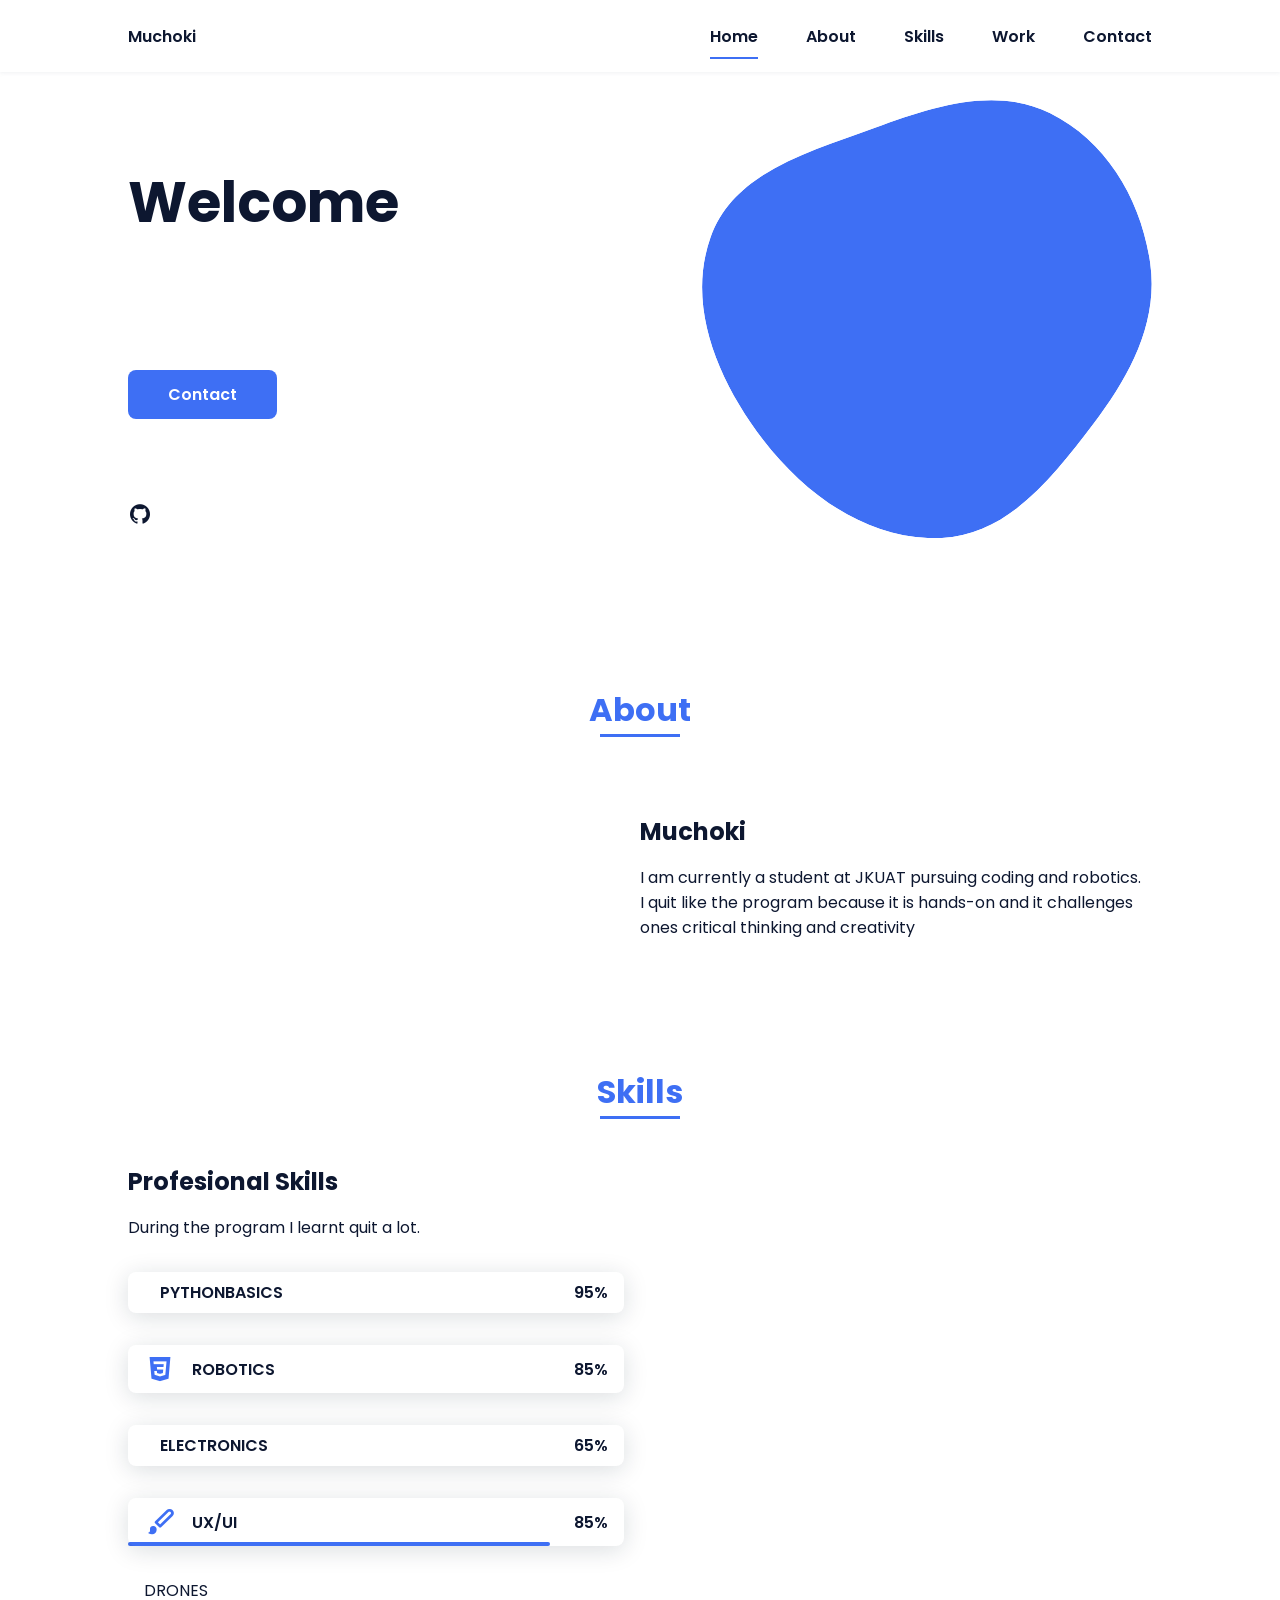
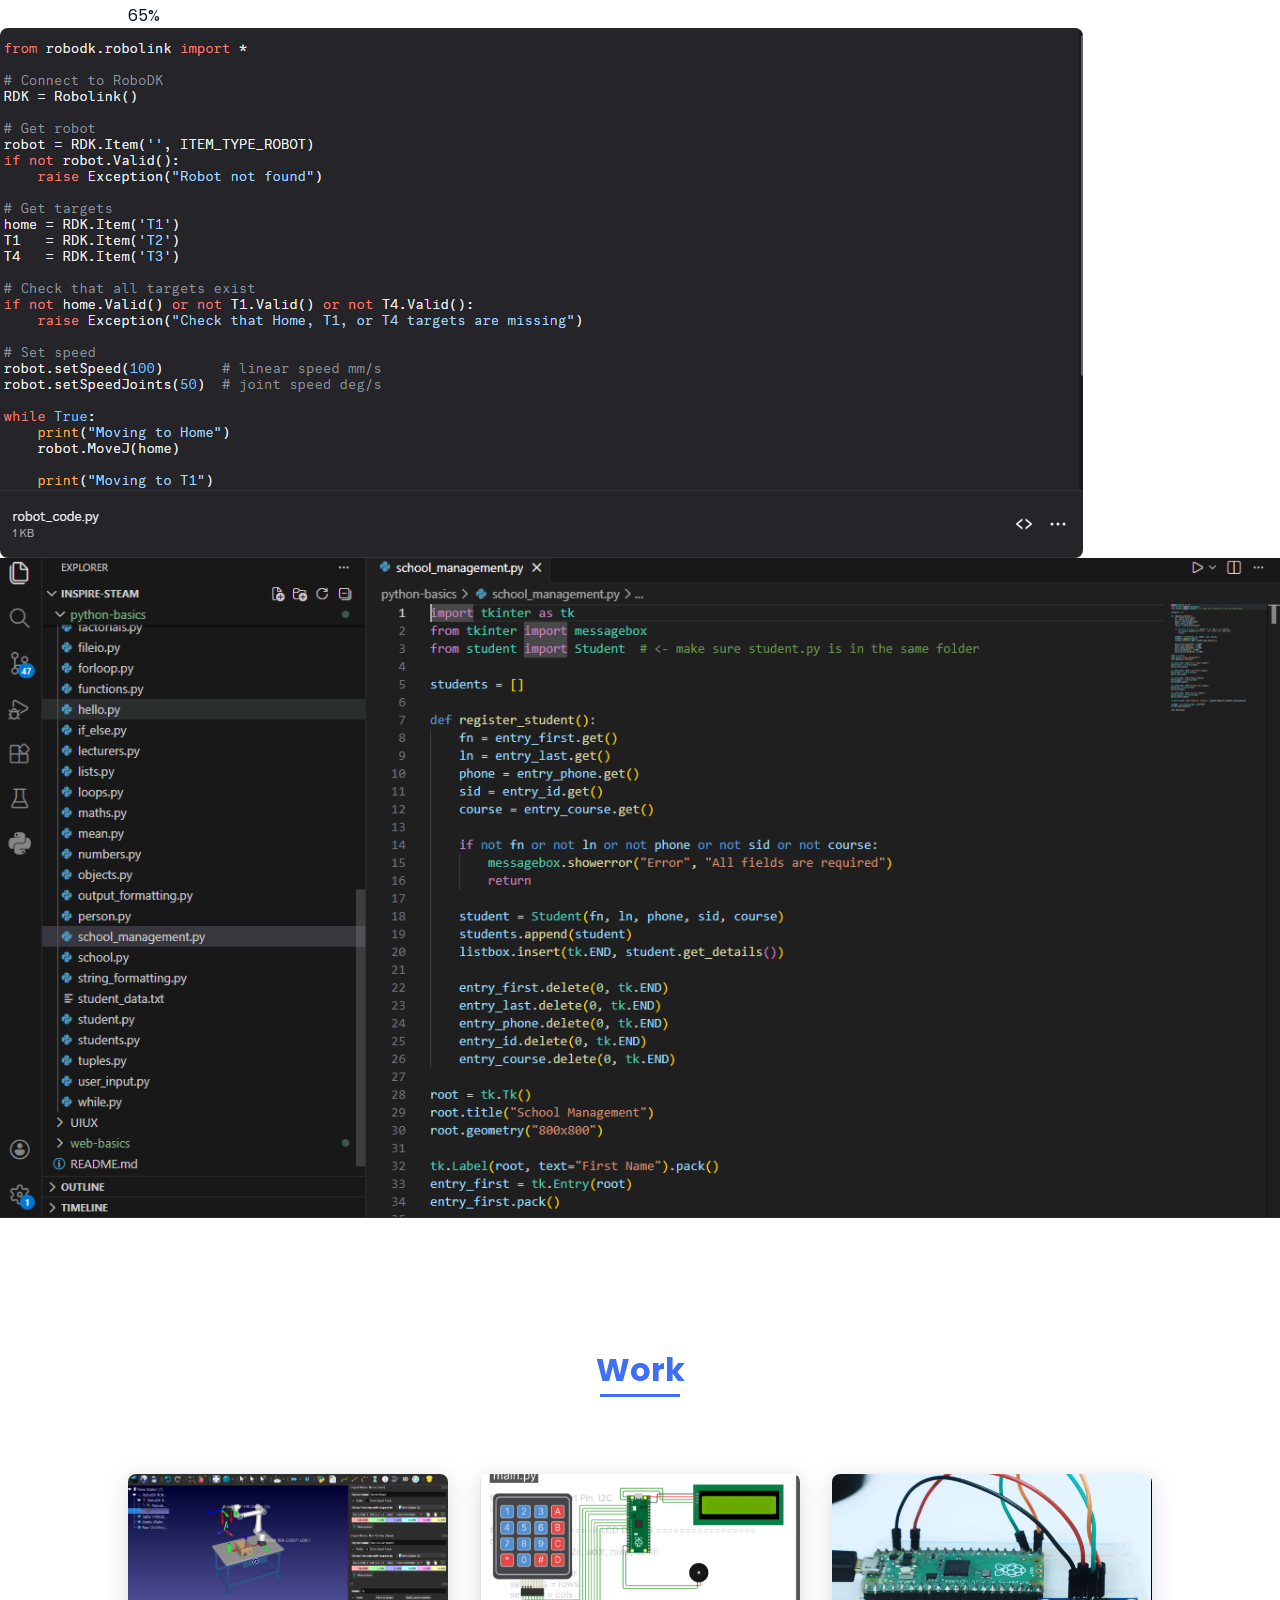
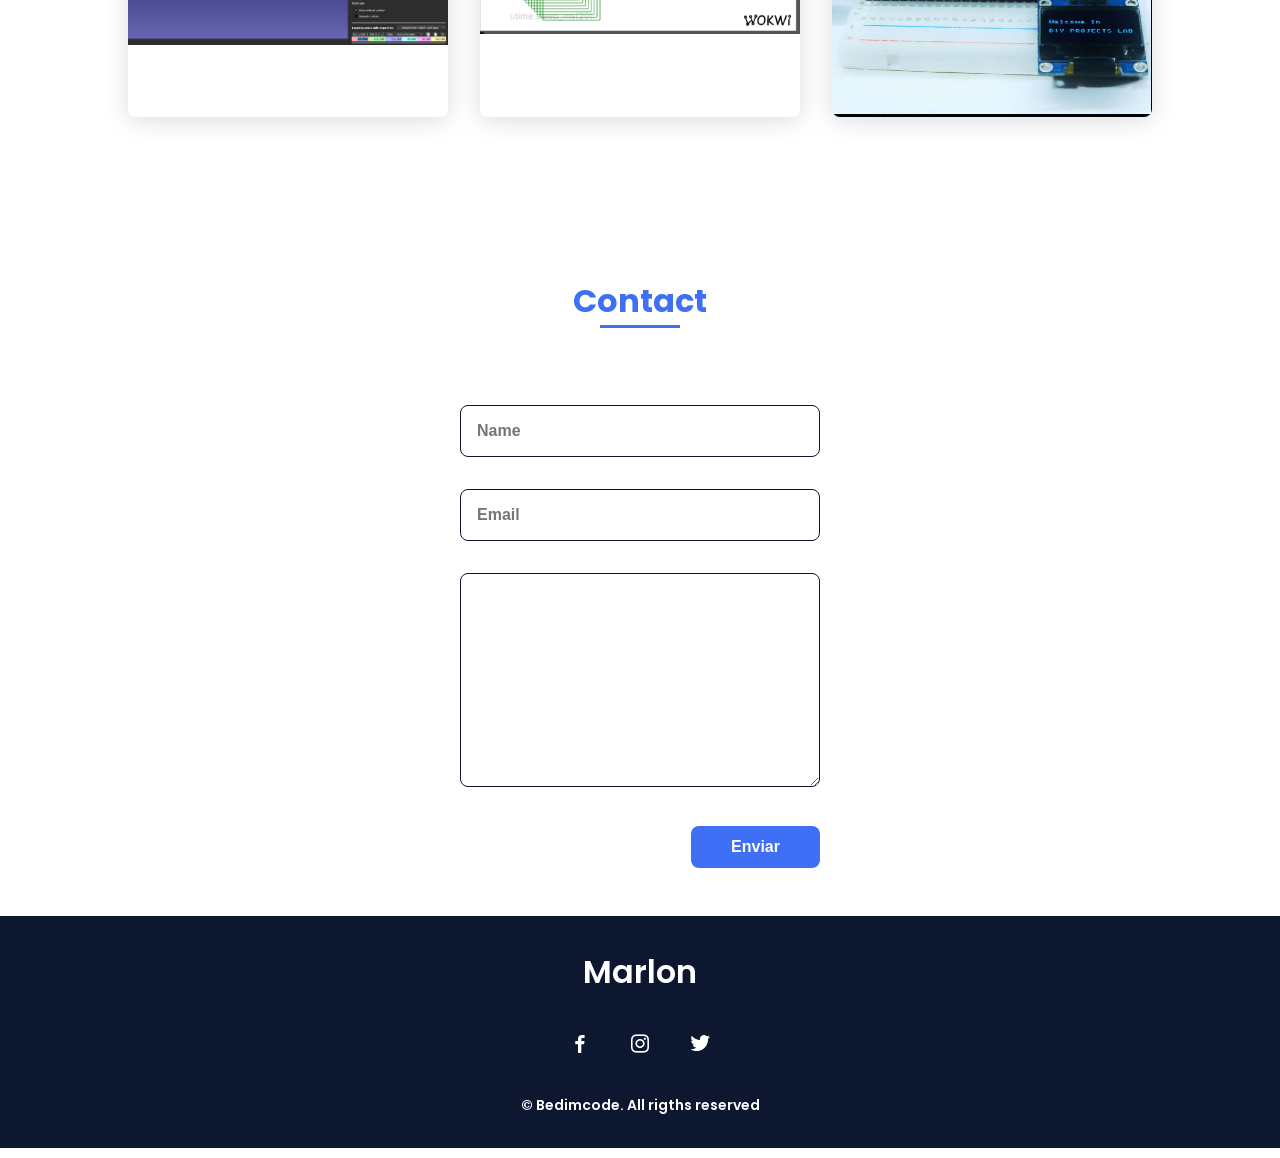
==== website/index.html @ 2e216aa0 "first commit" ====
<!DOCTYPE html>
<html lang="en">
    <head>
        <meta charset="UTF-8">
        <meta name="viewport" content="width=device-width, initial-scale=1.0">

        <link rel="stylesheet" href="./assets/css/styles.css">

        <!-- =====BOX ICONS===== -->
        <link href='https://cdn.jsdelivr.net/npm/boxicons@2.0.5/css/boxicons.min.css' rel='stylesheet'>

        <title>Portfolio website complete</title>
    </head>
    <body>
        <!--===== HEADER =====-->
        <header class="l-header">
            <nav class="nav bd-grid">
                <div>
                    <a href="#" class="nav__logo">Muchoki</a>
                </div>

                <div class="nav__menu" id="nav-menu">
                    <ul class="nav__list">
                        <li class="nav__item"><a href="#home" class="nav__link active-link">Home</a></li>
                        <li class="nav__item"><a href="#about" class="nav__link">About</a></li>
                        <li class="nav__item"><a href="#skills" class="nav__link">Skills</a></li>
                        <li class="nav__item"><a href="#work" class="nav__link">Work</a></li>
                        <li class="nav__item"><a href="#contact" class="nav__link">Contact</a></li>
                    </ul>
                </div>

                <div class="nav__toggle" id="nav-toggle">
                    <i class='bx bx-menu'></i>
                </div>
            </nav>
        </header>

        <main class="l-main">
            <!--===== HOME =====-->
            <section class="home bd-grid" id="home">
                <div class="home__data">
                    <h1 class="home__title">Welcome <br><br></h1>

                    <a href="#" class="button">Contact</a>
                </div>

                <div class="home__social">
                    
                    <a href="" class="home__social-icon"><i class='bx bxl-github' ></i></a>
                </div>

                <div class="home__img">
                    <svg class="home__blob" viewBox="0 0 479 467" xmlns="http://www.w3.org/2000/svg" xmlns:xlink="http://www.w3.org/1999/xlink">
                        <mask id="mask0" mask-type="alpha">
                            <path d="M9.19024 145.964C34.0253 76.5814 114.865 54.7299 184.111 29.4823C245.804 6.98884 311.86 -14.9503 370.735 14.143C431.207 44.026 467.948 107.508 477.191 174.311C485.897 237.229 454.931 294.377 416.506 344.954C373.74 401.245 326.068 462.801 255.442 466.189C179.416 469.835 111.552 422.137 65.1576 361.805C17.4835 299.81 -17.1617 219.583 9.19024 145.964Z"/>
                        </mask>
                        <g mask="url(#mask0)">
                            <path d="M9.19024 145.964C34.0253 76.5814 114.865 54.7299 184.111 29.4823C245.804 6.98884 311.86 -14.9503 370.735 14.143C431.207 44.026 467.948 107.508 477.191 174.311C485.897 237.229 454.931 294.377 416.506 344.954C373.74 401.245 326.068 462.801 255.442 466.189C179.416 469.835 111.552 422.137 65.1576 361.805C17.4835 299.81 -17.1617 219.583 9.19024 145.964Z"/>
                            <image class="home__blob-img" x="50" y="60" href="assets/img/perfil.png"/>
                        </g>
                    </svg>
                </div>
            </section>

            <!--===== ABOUT =====-->
            <section class="about section " id="about">
                <h2 class="section-title">About</h2>

                <div class="about__container bd-grid">
                    <div class="about__img">
                        <img src="assets/img/about.jpg" alt="">
                    </div>
                    
                    <div>
                        <h2 class="about__subtitle">Muchoki</h2>
                        <p class="about__text">I am currently a student at JKUAT pursuing coding and robotics. <br> I quit like the program because it is hands-on and it challenges ones critical thinking and creativity </p>           
                    </div>                                   
                </div>
            </section>

            <!--===== SKILLS =====-->
            <section class="skills section" id="skills">
                <h2 class="section-title">Skills</h2>

                <div class="skills__container bd-grid">          
                    <div>
                        <h2 class="skills__subtitle">Profesional Skills</h2>
                        <p class="skills__text">During the program I learnt quit a lot.</p>
                        <div class="skills__data">
                            <div class="skills__names">
                                <i class='bx bxl-pythonbasics skills__icon'></i>
                                <span class="skills__name">PYTHONBASICS</span>
                            </div>
                            <div class="skills__bar skills__pythonbasics">

                            </div>
                            <div>
                                <span class="skills__percentage">95%</span>
                            </div>
                        </div>
                        <div class="skills__data">
                            <div class="skills__names">
                                <i class='bx bxl-css3 skills__icon'></i>
                                <span class="skills__name">ROBOTICS</span>
                            </div>
                            <div class="skills__bar skills__robotics">
                                
                            </div>
                            <div>
                                <span class="skills__percentage">85%</span>
                            </div>
                        </div>
                        <div class="skills__data">
                            <div class="skills__names">
                                <i class='bx bxl-electronics skills__icon' ></i>
                                <span class="skills__name">ELECTRONICS</span>
                            </div>
                            <div class="skills__bar skills__electronics">
                                
                            </div>
                            <div>
                                <span class="skills__percentage">65%</span>
                            </div>
                        </div>
                        <div class="skills__data">
                            <div class="skills__names">
                                <i class='bx bxs-paint skills__icon'></i>
                                <span class="skills__name">UX/UI</span>
                            </div>
                            <div class="skills__bar skills__ux">
                                
                            </div>
                            <div>
                                <span class="skills__percentage">85%</span>
                            </div>
                        </div>
                         <div class="skills__names">
                                <i class='bx bxl-drones skills__icon' ></i>
                                <span class="skills__name">DRONES</span>
                            </div>
                            <div class="skills__bar skills__drones">
                                
                            </div>
                            <div>
                                <span class="skills__percentage">65%</span>
                            </div>
                        </div>
                    </div>
                    
                    <div>              
                        <img src="./assets/img/robotics code.png" alt="" class="skills__img">
                        <img src="./assets/img/python.png" alt="">
                        
                    </div>
                </div>
            </section>

            <!--===== WORK =====-->
            <section class="work section" id="work">
                <h2 class="section-title">Work</h2>

                <div class="work__container bd-grid">
                    <a href="" class="work__img">
                        <img src="./assets/img/robotics.png" alt="">
                    </a>
                    <a href="" class="work__img">
                        <img src="./assets/img/Screenshot-wokwi.png" alt="">
                    </a>
                    <a href="" class="work__img">
                        <img src="./assets/img/work.png" alt="">
                    </a>
                    <a href="" class="work__img">
                        <img src="./assets/img/" alt="">
                    </a>
                    <a href="" class="work__img">
                        <img src="assets/img/work5.jpg" alt="">
                    </a>
                    <a href="" class="work__img">
                        <img src="assets/img/work6.jpg" alt="">
                    </a>
                </div>
            </section>

            <!--===== CONTACT =====-->
            <section class="contact section" id="contact">
                <h2 class="section-title">Contact</h2>

                <div class="contact__container bd-grid">
                    <form action="" class="contact__form">
                        <input type="text" placeholder="Name" class="contact__input">
                        <input type="mail" placeholder="Email" class="contact__input">
                        <textarea name="" id="" cols="0" rows="10" class="contact__input"></textarea>
                        <input type="button" value="Enviar" class="contact__button button">
                    </form>
                </div>
            </section>
        </main>

        <!--===== FOOTER =====-->
        <footer class="footer">
            <p class="footer__title">Marlon</p>
            <div class="footer__social">
                <a href="#" class="footer__icon"><i class='bx bxl-facebook' ></i></a>
                <a href="#" class="footer__icon"><i class='bx bxl-instagram' ></i></a>
                <a href="#" class="footer__icon"><i class='bx bxl-twitter' ></i></a>
            </div>
            <p class="footer__copy">&#169; Bedimcode. All rigths reserved</p>
        </footer>


        <!--===== SCROLL REVEAL =====-->
        <script src="https://unpkg.com/scrollreveal"></script>

        <!--===== MAIN JS =====-->
        <script src="assets/js/main.js"></script>
    </body>
</html>
---- website/assets/css/styles.css ----
/*===== GOOGLE FONTS =====*/
@import url("https://fonts.googleapis.com/css2?family=Poppins:wght@400;600;700&display=swap");
/*===== VARIABLES CSS =====*/
:root {
  --header-height: 3rem;
  --font-semi: 600;
  /*===== Colores =====*/
  /*Purple 260 - Red 355 - Blue 224 - Pink 340*/
  /* HSL color mode */
  --hue-color: 224;
  --first-color: hsl(var(--hue-color), 89%, 60%);
  --second-color: hsl(var(--hue-color), 56%, 12%);
  /*===== Fuente y tipografia =====*/
  --body-font: "Poppins", sans-serif;
  --big-font-size: 2rem;
  --h2-font-size: 1.25rem;
  --normal-font-size: .938rem;
  --smaller-font-size: .75rem;
  /*===== Margenes =====*/
  --mb-2: 1rem;
  --mb-4: 2rem;
  --mb-5: 2.5rem;
  --mb-6: 3rem;
  /*===== z index =====*/
  --z-back: -10;
  --z-fixed: 100;
}
@media screen and (min-width: 968px) {
  :root {
    --big-font-size: 3.5rem;
    --h2-font-size: 2rem;
    --normal-font-size: 1rem;
    --smaller-font-size: .875rem;
  }
}

/*===== BASE =====*/
*, ::before, ::after {
  box-sizing: border-box;
}

html {
  scroll-behavior: smooth;
}

body {
  margin: var(--header-height) 0 0 0;
  font-family: var(--body-font);
  font-size: var(--normal-font-size);
  color: var(--second-color);
}

h1, h2, p {
  margin: 0;
}

ul {
  margin: 0;
  padding: 0;
  list-style: none;
}

a {
  text-decoration: none;
}

img {
  max-width: 100%;
  height: auto;
  display: block;
}

/*===== CLASS CSS ===== */
.section-title {
  position: relative;
  font-size: var(--h2-font-size);
  color: var(--first-color);
  margin-top: var(--mb-2);
  margin-bottom: var(--mb-4);
  text-align: center;
}
.section-title::after {
  position: absolute;
  content: "";
  width: 64px;
  height: 0.18rem;
  left: 0;
  right: 0;
  margin: auto;
  top: 2rem;
  background-color: var(--first-color);
}

.section {
  padding-top: 3rem;
  padding-bottom: 2rem;
}

/*===== LAYOUT =====*/
.bd-grid {
  max-width: 1024px;
  display: grid;
  margin-left: var(--mb-2);
  margin-right: var(--mb-2);
}

.l-header {
  width: 100%;
  position: fixed;
  top: 0;
  left: 0;
  z-index: var(--z-fixed);
  background-color: #fff;
  box-shadow: 0 1px 4px rgba(146, 161, 176, 0.15);
}

/*===== NAV =====*/
.nav {
  height: var(--header-height);
  display: flex;
  justify-content: space-between;
  align-items: center;
  font-weight: var(--font-semi);
}
@media screen and (max-width: 767px) {
  .nav__menu {
    position: fixed;
    top: var(--header-height);
    right: -100%;
    width: 80%;
    height: 100%;
    padding: 2rem;
    background-color: var(--second-color);
    transition: 0.5s;
  }
}
.nav__item {
  margin-bottom: var(--mb-4);
}
.nav__link {
  position: relative;
  color: #fff;
}
.nav__link:hover {
  position: relative;
}
.nav__link:hover::after {
  position: absolute;
  content: "";
  width: 100%;
  height: 0.18rem;
  left: 0;
  top: 2rem;
  background-color: var(--first-color);
}
.nav__logo {
  color: var(--second-color);
}
.nav__toggle {
  color: var(--second-color);
  font-size: 1.5rem;
  cursor: pointer;
}

/*Active menu*/
.active-link::after {
  position: absolute;
  content: "";
  width: 100%;
  height: 0.18rem;
  left: 0;
  top: 2rem;
  background-color: var(--first-color);
}

/*=== Show menu ===*/
.show {
  right: 0;
}

/*===== HOME =====*/
.home {
  position: relative;
  row-gap: 5rem;
  padding: 4rem 0 5rem;
  
}
.home__data {
  align-self: center;
}
.home__title {
  font-size: var(--big-font-size);
  margin-bottom: var(--mb-5);
}
.home__title-color {
  color: var(--first-color);
}
.home__social {
  display: flex;
  flex-direction: column;
}
.home__social-icon {
  width: max-content;
  margin-bottom: var(--mb-2);
  font-size: 1.5rem;
  color: var(--second-color);
}
.home__social-icon:hover {
  color: var(--first-color);
}
.home__img {
  position: absolute;
  right: 0;
  bottom: 0;
  width: 260px;
}
.home__blob {
  fill: var(--first-color);
}
.home__blob-img {
  width: 360px;
}

/*BUTTONS*/
.button {
  display: inline-block;
  background-color: var(--first-color);
  color: #fff;
  padding: 0.75rem 2.5rem;
  font-weight: var(--font-semi);
  border-radius: 0.5rem;
  transition: 0.3s;
}
.button:hover {
  box-shadow: 0px 10px 36px rgba(0, 0, 0, 0.15);
}

/* ===== ABOUT =====*/
.about__container {
  row-gap: 2rem;
  text-align: center;
}
.about__subtitle {
  margin-bottom: var(--mb-2);
}
.about__img {
  justify-self: center;
}
.about__img img {
  width: 200px;
  border-radius: 0.5rem;
}

/* ===== SKILLS =====*/
.skills__container {
  row-gap: 2rem;
  text-align: center;
}
.skills__subtitle {
  margin-bottom: var(--mb-2);
}
.skills__text {
  margin-bottom: var(--mb-4);
}
.skills__data {
  display: flex;
  justify-content: space-between;
  align-items: center;
  position: relative;
  font-weight: var(--font-semi);
  padding: 0.5rem 1rem;
  margin-bottom: var(--mb-4);
  border-radius: 0.5rem;
  box-shadow: 0px 4px 25px rgba(14, 36, 49, 0.15);
}
.skills__icon {
  font-size: 2rem;
  margin-right: var(--mb-2);
  color: var(--first-color);
}
.skills__names {
  display: flex;
  align-items: center;
}
.skills__bar {
  position: absolute;
  left: 0;
  bottom: 0;
  background-color: var(--first-color);
  height: 0.25rem;
  border-radius: 0.5rem;
  z-index: var(--z-back);
}
.skills__html {
  width: 95%;
}
.skills__css {
  width: 85%;
}
.skills__js {
  width: 65%;
}
.skills__ux {
  width: 85%;
}
.skills__img {
  border-radius: 0.5rem;
}

/* ===== WORK =====*/
.work__container {
  row-gap: 2rem;
}
.work__img {
  box-shadow: 0px 4px 25px rgba(14, 36, 49, 0.15);
  border-radius: 0.5rem;
  overflow: hidden;
}
.work__img img {
  transition: 1s;
}
.work__img img:hover {
  transform: scale(1.1);
}

/* ===== CONTACT =====*/
.contact__input {
  width: 100%;
  font-size: var(--normal-font-size);
  font-weight: var(--font-semi);
  padding: 1rem;
  border-radius: 0.5rem;
  border: 1.5px solid var(--second-color);
  outline: none;
  margin-bottom: var(--mb-4);
}
.contact__button {
  display: block;
  border: none;
  outline: none;
  font-size: var(--normal-font-size);
  cursor: pointer;
  margin-left: auto;
}

/* ===== FOOTER =====*/
.footer {
  background-color: var(--second-color);
  color: #fff;
  text-align: center;
  font-weight: var(--font-semi);
  padding: 2rem 0;
}
.footer__title {
  font-size: 2rem;
  margin-bottom: var(--mb-4);
}
.footer__social {
  margin-bottom: var(--mb-4);
}
.footer__icon {
  font-size: 1.5rem;
  color: #fff;
  margin: 0 var(--mb-2);
}
.footer__copy {
  font-size: var(--smaller-font-size);
}

/* ===== MEDIA QUERIES=====*/
@media screen and (max-width: 320px) {
  .home {
    row-gap: 2rem;
  }
  .home__img {
    width: 200px;
  }
}
@media screen and (min-width: 576px) {
  .home {
    padding: 4rem 0 2rem;
  }
  .home__social {
    padding-top: 0;
    padding-bottom: 2.5rem;
    flex-direction: row;
    align-self: flex-end;
  }
  .home__social-icon {
    margin-bottom: 0;
    margin-right: var(--mb-4);
  }
  .home__img {
    width: 300px;
    bottom: 25%;
  }
  .about__container {
    grid-template-columns: repeat(2, 1fr);
    align-items: center;
    text-align: initial;
  }
  .skills__container {
    grid-template-columns: 0.7fr;
    justify-content: center;
    column-gap: 1rem;
  }
  .work__container {
    grid-template-columns: repeat(2, 1fr);
    column-gap: 2rem;
    padding-top: 2rem;
  }
  .contact__form {
    width: 360px;
    padding-top: 2rem;
  }
  .contact__container {
    justify-items: center;
  }
}
@media screen and (min-width: 768px) {
  body {
    margin: 0;
  }
  .section {
    padding-top: 4rem;
    padding-bottom: 3rem;
  }
  .section-title {
    margin-bottom: var(--mb-6);
  }
  .section-title::after {
    width: 80px;
    top: 3rem;
  }
  .nav {
    height: calc(var(--header-height) + 1.5rem);
  }
  .nav__list {
    display: flex;
    padding-top: 0;
  }
  .nav__item {
    margin-left: var(--mb-6);
    margin-bottom: 0;
  }
  .nav__toggle {
    display: none;
  }
  .nav__link {
    color: var(--second-color);
  }
  .home {
    padding: 8rem 0 2rem;
  }
  .home__img {
    width: 400px;
    bottom: 10%;
  }
  .about__container {
    padding-top: 2rem;
  }
  .about__img img {
    width: 300px;
  }
  .skills__container {
    grid-template-columns: repeat(2, 1fr);
    column-gap: 2rem;
    align-items: center;
    text-align: initial;
  }
  .work__container {
    grid-template-columns: repeat(3, 1fr);
    column-gap: 2rem;
  }
}
@media screen and (min-width: 992px) {
  .bd-grid {
    margin-left: auto;
    margin-right: auto;
  }
  .home {
    padding: 10rem 0 2rem;
  }
  .home__img {
    width: 450px;
  }
}
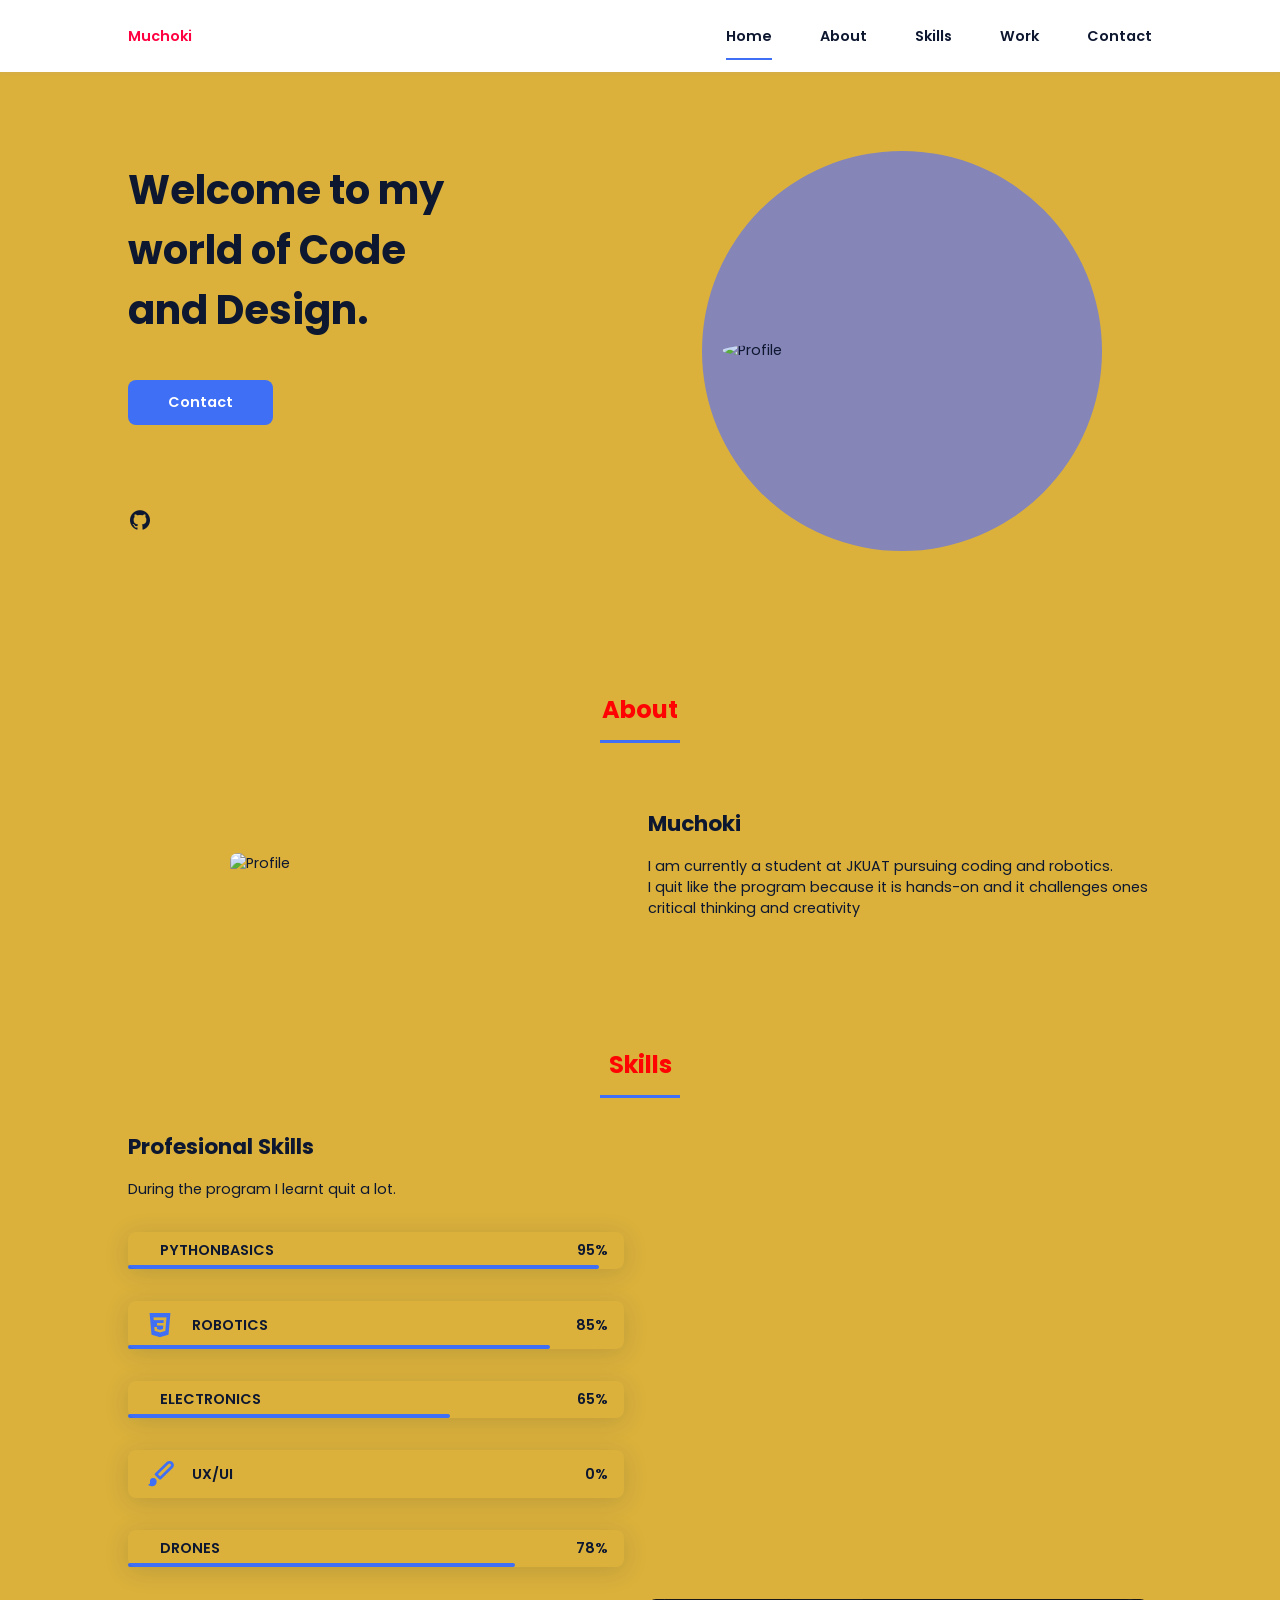
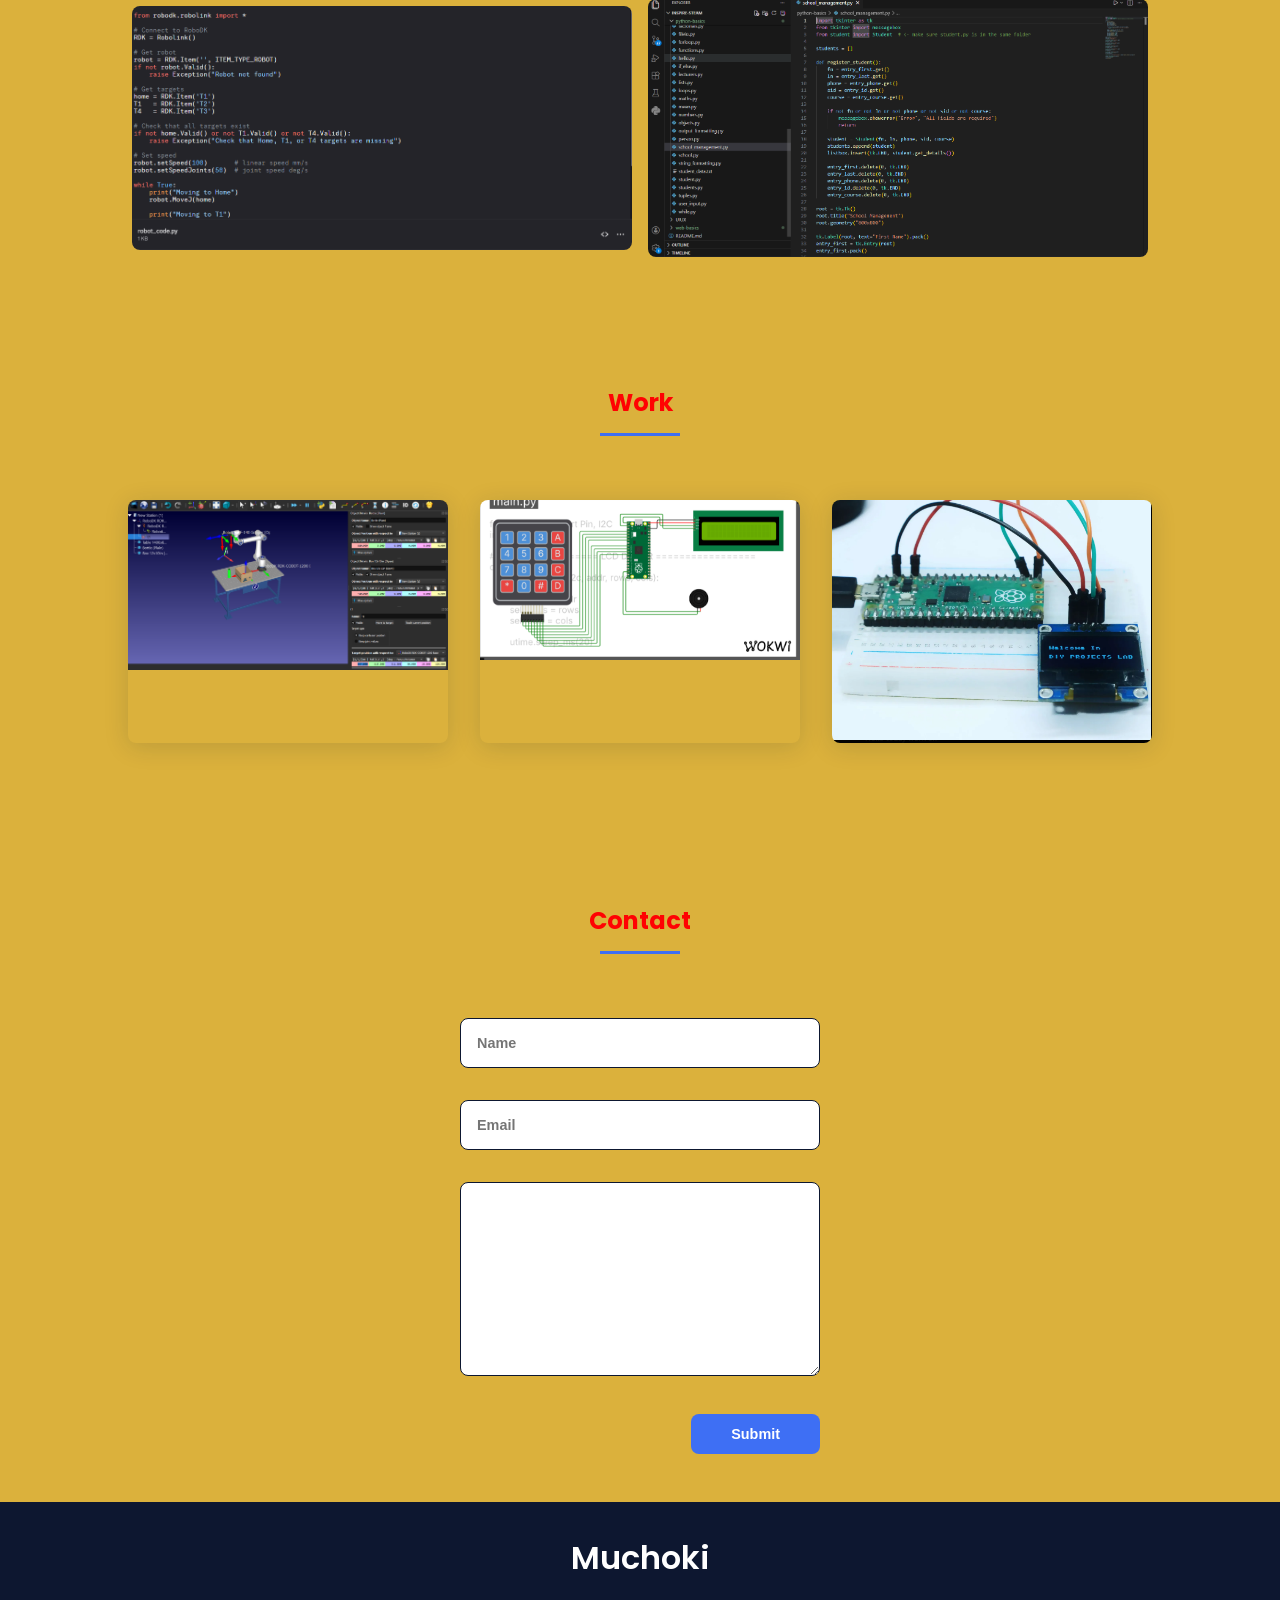
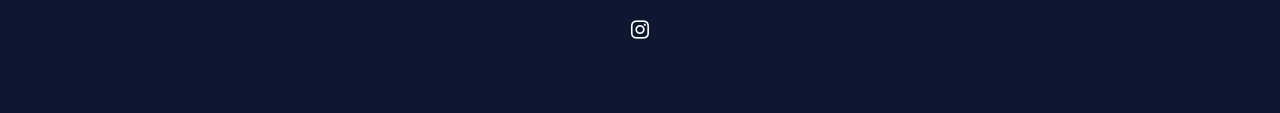
==== commit 77ad0603: "index" ====
--- a/website/index.html
+++ b/website/index.html
@@ -9,7 +9,7 @@
         <!-- =====BOX ICONS===== -->
         <link href='https://cdn.jsdelivr.net/npm/boxicons@2.0.5/css/boxicons.min.css' rel='stylesheet'>
 
-        <title>Portfolio website complete</title>
+        <title>Stacy Muchoki Portfolio</title>
     </head>
     <body>
         <!--===== HEADER =====-->
@@ -39,7 +39,7 @@
             <!--===== HOME =====-->
             <section class="home bd-grid" id="home">
                 <div class="home__data">
-                    <h1 class="home__title">Welcome <br><br></h1>
+                    <h1 class="home__title">Welcome to my<br>world of Code <br> and Design.</h1>
 
                     <a href="#" class="button">Contact</a>
                 </div>
@@ -50,15 +50,9 @@
                 </div>
 
                 <div class="home__img">
-                    <svg class="home__blob" viewBox="0 0 479 467" xmlns="http://www.w3.org/2000/svg" xmlns:xlink="http://www.w3.org/1999/xlink">
-                        <mask id="mask0" mask-type="alpha">
-                            <path d="M9.19024 145.964C34.0253 76.5814 114.865 54.7299 184.111 29.4823C245.804 6.98884 311.86 -14.9503 370.735 14.143C431.207 44.026 467.948 107.508 477.191 174.311C485.897 237.229 454.931 294.377 416.506 344.954C373.74 401.245 326.068 462.801 255.442 466.189C179.416 469.835 111.552 422.137 65.1576 361.805C17.4835 299.81 -17.1617 219.583 9.19024 145.964Z"/>
-                        </mask>
-                        <g mask="url(#mask0)">
-                            <path d="M9.19024 145.964C34.0253 76.5814 114.865 54.7299 184.111 29.4823C245.804 6.98884 311.86 -14.9503 370.735 14.143C431.207 44.026 467.948 107.508 477.191 174.311C485.897 237.229 454.931 294.377 416.506 344.954C373.74 401.245 326.068 462.801 255.442 466.189C179.416 469.835 111.552 422.137 65.1576 361.805C17.4835 299.81 -17.1617 219.583 9.19024 145.964Z"/>
-                            <image class="home__blob-img" x="50" y="60" href="assets/img/perfil.png"/>
-                        </g>
-                    </svg>
+                    <div class="home__circle">
+                        <img src="" alt="Profile" class="home__circle-img">
+                    </div>
                 </div>
             </section>
 
@@ -68,7 +62,7 @@
 
                 <div class="about__container bd-grid">
                     <div class="about__img">
-                        <img src="assets/img/about.jpg" alt="">
+                        <img src="assets/img/about.jpg" alt="Profile">
                     </div>
                     
                     <div>
@@ -131,9 +125,10 @@
                                 
                             </div>
                             <div>
-                                <span class="skills__percentage">85%</span>
-                            </div>
-                        </div>
+                                <span class="skills__percentage">0%</span>
+                            </div>
+                        </div>
+                        <div class="skills__data">
                          <div class="skills__names">
                                 <i class='bx bxl-drones skills__icon' ></i>
                                 <span class="skills__name">DRONES</span>
@@ -142,14 +137,15 @@
                                 
                             </div>
                             <div>
-                                <span class="skills__percentage">65%</span>
-                            </div>
-                        </div>
+                                <span class="skills__percentage">78%</span>
+                            </div>
+                        </div>
+                    </div>
                     </div>
                     
-                    <div>              
+                    <div class="skills__images">              
                         <img src="./assets/img/robotics code.png" alt="" class="skills__img">
-                        <img src="./assets/img/python.png" alt="">
+                        <img src="./assets/img/python.png" alt="" class="skills__img">
                         
                     </div>
                 </div>
@@ -190,7 +186,7 @@
                         <input type="text" placeholder="Name" class="contact__input">
                         <input type="mail" placeholder="Email" class="contact__input">
                         <textarea name="" id="" cols="0" rows="10" class="contact__input"></textarea>
-                        <input type="button" value="Enviar" class="contact__button button">
+                        <input type="button" value="Submit" class="contact__button button">
                     </form>
                 </div>
             </section>
@@ -198,13 +194,12 @@
 
         <!--===== FOOTER =====-->
         <footer class="footer">
-            <p class="footer__title">Marlon</p>
+            <p class="footer__title">Muchoki</p>
             <div class="footer__social">
-                <a href="#" class="footer__icon"><i class='bx bxl-facebook' ></i></a>
+                
                 <a href="#" class="footer__icon"><i class='bx bxl-instagram' ></i></a>
-                <a href="#" class="footer__icon"><i class='bx bxl-twitter' ></i></a>
+                
             </div>
-            <p class="footer__copy">&#169; Bedimcode. All rigths reserved</p>
         </footer>
 
 
--- a/website/assets/css/styles.css
+++ b/website/assets/css/styles.css
@@ -27,9 +27,9 @@
 }
 @media screen and (min-width: 968px) {
   :root {
-    --big-font-size: 3.5rem;
-    --h2-font-size: 2rem;
-    --normal-font-size: 1rem;
+    --big-font-size: 2.5rem;
+    --h2-font-size: 1.5rem;
+    --normal-font-size: 0.9rem;
     --smaller-font-size: .875rem;
   }
 }
@@ -48,6 +48,7 @@
   font-family: var(--body-font);
   font-size: var(--normal-font-size);
   color: var(--second-color);
+  background-color: rgb(219, 177, 60);
 }
 
 h1, h2, p {
@@ -74,7 +75,7 @@
 .section-title {
   position: relative;
   font-size: var(--h2-font-size);
-  color: var(--first-color);
+  color: rgb(255, 2, 2);
   margin-top: var(--mb-2);
   margin-bottom: var(--mb-4);
   text-align: center;
@@ -92,7 +93,7 @@
 }
 
 .section {
-  padding-top: 3rem;
+  padding-top: 2rem;
   padding-bottom: 2rem;
 }
 
@@ -100,8 +101,9 @@
 .bd-grid {
   max-width: 1024px;
   display: grid;
-  margin-left: var(--mb-2);
-  margin-right: var(--mb-2);
+  margin-left: auto;
+  margin-right: auto;
+  gap: 1rem;
 }
 
 .l-header {
@@ -151,13 +153,13 @@
   height: 0.18rem;
   left: 0;
   top: 2rem;
-  background-color: var(--first-color);
+  background-color: rgb(153, 153, 177);
 }
 .nav__logo {
-  color: var(--second-color);
+  color: rgb(255, 0, 64);
 }
 .nav__toggle {
-  color: var(--second-color);
+  color: rgb(41, 41, 7);
   font-size: 1.5rem;
   cursor: pointer;
 }
@@ -220,6 +222,28 @@
 .home__blob-img {
   width: 360px;
 }
+.home__circle{
+  width: 400px;              
+    height: 400px;
+    border-radius: 50%;         
+    background-color: rgb(133, 133, 184); 
+    display: flex;
+    justify-content: center;
+    align-items: center;
+    overflow: hidden;           
+    transition: transform 0.3s ease, box-shadow 0.3s ease; 
+    cursor: pointer;
+}
+.home__circle:hover {
+    transform: scale(1.1);      
+    box-shadow: 0 15px 25px rgba(0,0,0,0.3);
+}
+.home__circle-img {
+    width: 90%;                
+    height: auto;
+    border-radius: 50%;       
+}
+
 
 /*BUTTONS*/
 .button {
@@ -291,20 +315,31 @@
   border-radius: 0.5rem;
   z-index: var(--z-back);
 }
-.skills__html {
+.skills__pythonbasics {
   width: 95%;
 }
-.skills__css {
+.skills__robotics {
   width: 85%;
 }
-.skills__js {
+.skills__electronics {
   width: 65%;
 }
 .skills__ux {
-  width: 85%;
+  width: 0%;
+}
+.skills__drones{
+  width: 78%;
+}
+.skills__images{
+  display: flex;
+  gap: 1rem;
+  justify-content: center;
+  align-items: center;
 }
 .skills__img {
   border-radius: 0.5rem;
+  width: 500px;
+  height: auto;
 }
 
 /* ===== WORK =====*/
